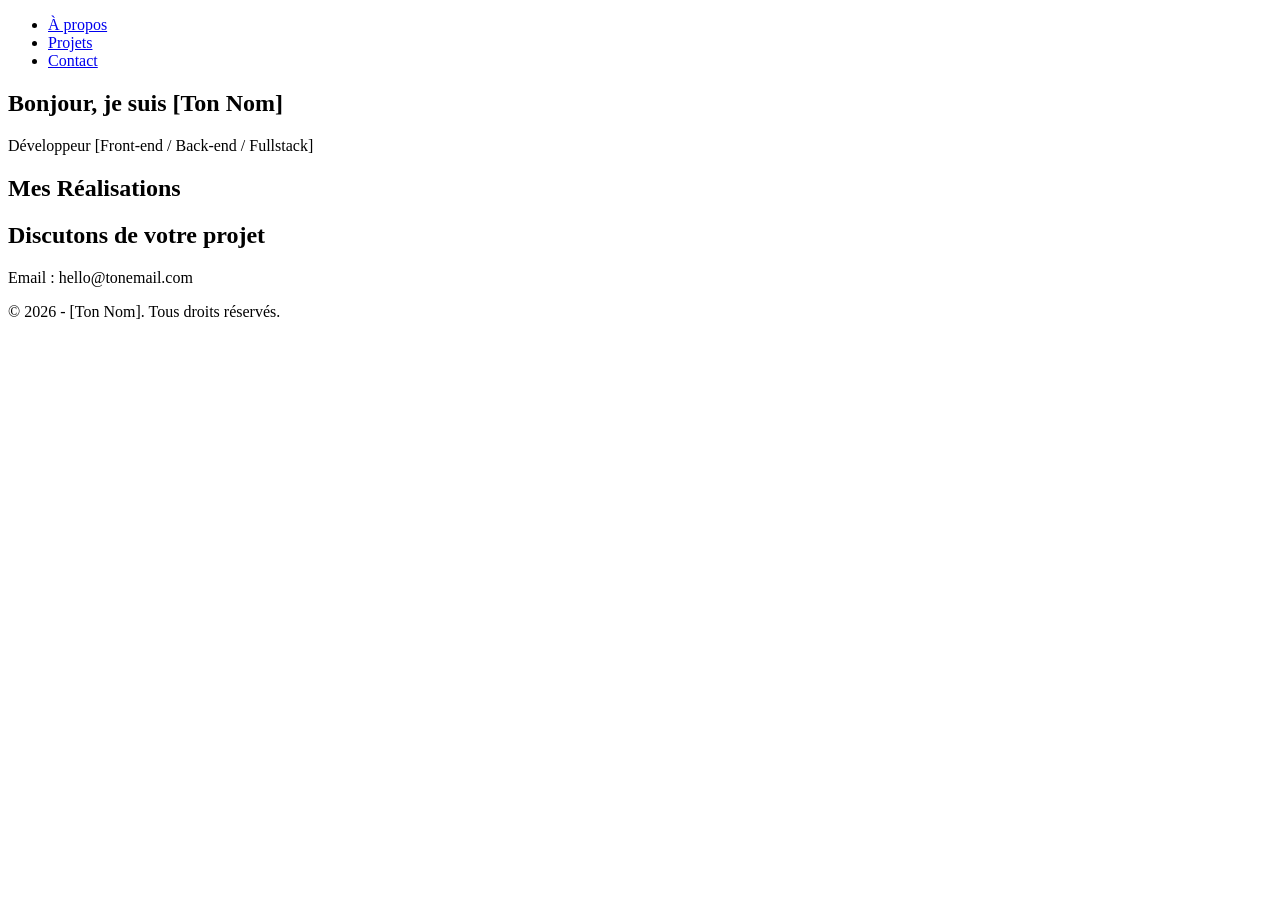
==== index.html @ 61b02fe8 "premier commit" ====
<!DOCTYPE html>
<html lang="fr">
<head>
    <meta charset="UTF-8">
    <meta name="viewport" content="width=device-width, initial-scale=1.0">
    <title>Ton Prénom Ton Nom | Développeur</title>
    <link rel="stylesheet" href="css/style.css">
    </head>
<body>

    <header>
        <nav>
            <ul>
                <li><a href="#about">À propos</a></li>
                <li><a href="#projects">Projets</a></li>
                <li><a href="#contact">Contact</a></li>
            </ul>
        </nav>
    </header>

    <main>
        <section id="hero">
            <h1>Bonjour, je suis [Ton Nom]</h1>
            <p>Développeur [Front-end / Back-end / Fullstack]</p>
        </section>

        <section id="projects">
            <h2>Mes Réalisations</h2>
            </section>

        <section id="contact">
            <h2>Discutons de votre projet</h2>
            <p>Email : hello@tonemail.com</p>
        </section>
    </main>

    <footer>
        <p>&copy; 2026 - [Ton Nom]. Tous droits réservés.</p>
    </footer>

</body>
</html>
---- css/style.css ----
:root {
    --primary-color: #2563eb;
    --text-color: #1f2937;
    --bg-color: #f3f4f6;
}
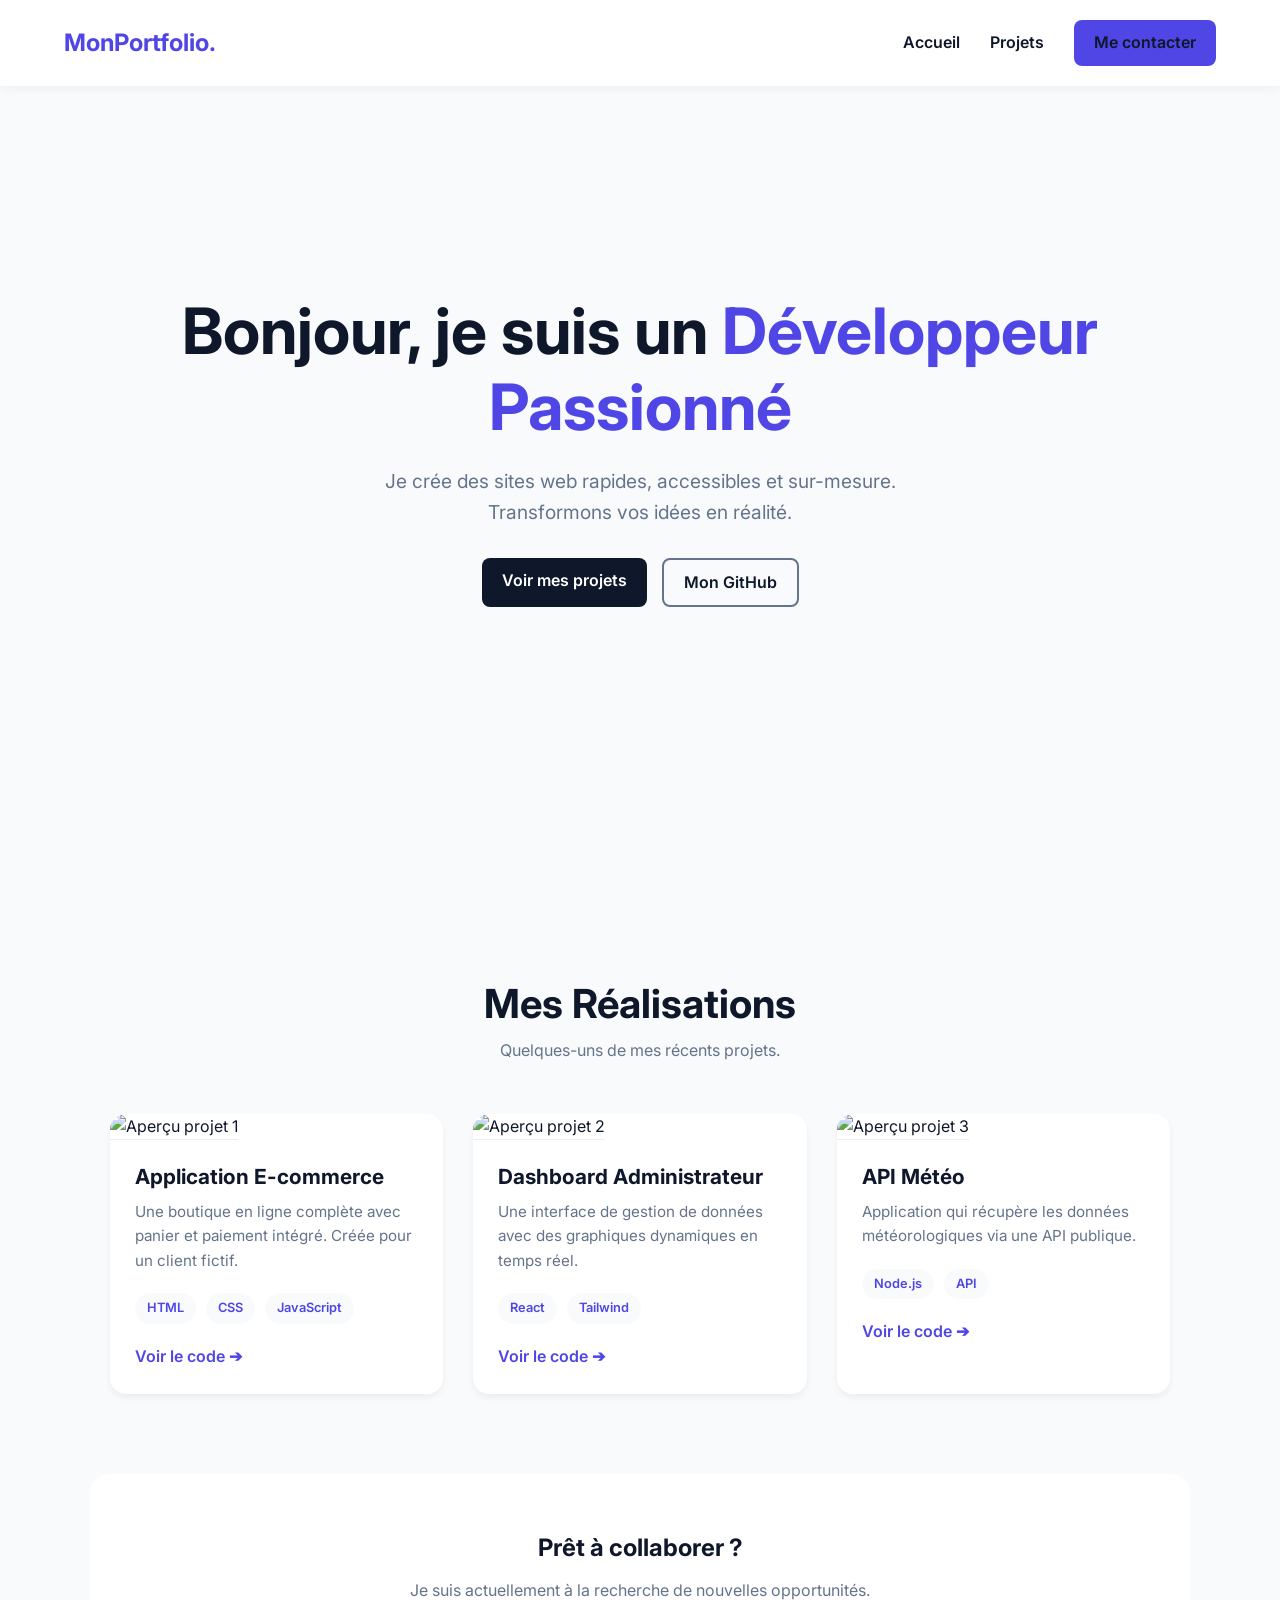
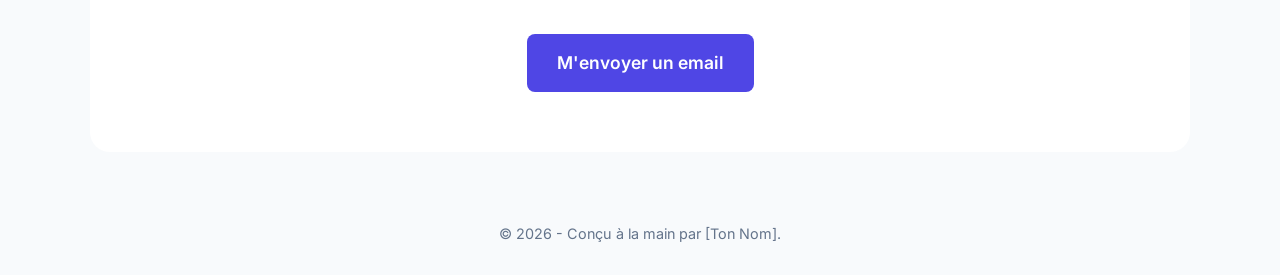
==== commit 00c50b67: "test" ====
--- a/index.html
+++ b/index.html
@@ -3,39 +3,83 @@
 <head>
     <meta charset="UTF-8">
     <meta name="viewport" content="width=device-width, initial-scale=1.0">
-    <title>Ton Prénom Ton Nom | Développeur</title>
+    <title>Mon Portfolio | Développeur</title>
+    <link href="https://fonts.googleapis.com/css2?family=Inter:wght@300;400;600;700&display=swap" rel="stylesheet">
     <link rel="stylesheet" href="css/style.css">
-    </head>
+</head>
 <body>
 
-    <header>
-        <nav>
-            <ul>
-                <li><a href="#about">À propos</a></li>
-                <li><a href="#projects">Projets</a></li>
-                <li><a href="#contact">Contact</a></li>
-            </ul>
-        </nav>
+    <nav class="navbar">
+        <div class="nav-brand">MonPortfolio.</div>
+        <ul class="nav-links">
+            <li><a href="#hero">Accueil</a></li>
+            <li><a href="#projets">Projets</a></li>
+            <li><a href="#contact" class="btn-primary">Me contacter</a></li>
+        </ul>
+    </nav>
+
+    <header id="hero" class="section hero">
+        <div class="hero-content">
+            <h1>Bonjour, je suis un <span class="highlight">Développeur Passionné</span></h1>
+            <p>Je crée des sites web rapides, accessibles et sur-mesure. Transformons vos idées en réalité.</p>
+            <div class="hero-buttons">
+                <a href="#projets" class="btn-secondary">Voir mes projets</a>
+                <a href="https://github.com/ton-pseudo" target="_blank" class="btn-outline">Mon GitHub</a>
+            </div>
+        </div>
     </header>
 
-    <main>
-        <section id="hero">
-            <h1>Bonjour, je suis [Ton Nom]</h1>
-            <p>Développeur [Front-end / Back-end / Fullstack]</p>
-        </section>
+    <section id="projets" class="section projets-section">
+        <h2>Mes Réalisations</h2>
+        <p class="section-subtitle">Quelques-uns de mes récents projets.</p>
+        
+        <div class="grid-projets">
+            <article class="carte-projet">
+                <img src="https://images.unsplash.com/photo-1498050108023-c5249f4df085?auto=format&fit=crop&w=600&q=80" alt="Aperçu projet 1">
+                <div class="carte-contenu">
+                    <h3>Application E-commerce</h3>
+                    <p>Une boutique en ligne complète avec panier et paiement intégré. Créée pour un client fictif.</p>
+                    <div class="tags">
+                        <span>HTML</span><span>CSS</span><span>JavaScript</span>
+                    </div>
+                    <a href="#" class="lien-projet">Voir le code ➔</a>
+                </div>
+            </article>
 
-        <section id="projects">
-            <h2>Mes Réalisations</h2>
-            </section>
+            <article class="carte-projet">
+                <img src="https://images.unsplash.com/photo-1555066931-4365d14bab8c?auto=format&fit=crop&w=600&q=80" alt="Aperçu projet 2">
+                <div class="carte-contenu">
+                    <h3>Dashboard Administrateur</h3>
+                    <p>Une interface de gestion de données avec des graphiques dynamiques en temps réel.</p>
+                    <div class="tags">
+                        <span>React</span><span>Tailwind</span>
+                    </div>
+                    <a href="#" class="lien-projet">Voir le code ➔</a>
+                </div>
+            </article>
 
-        <section id="contact">
-            <h2>Discutons de votre projet</h2>
-            <p>Email : hello@tonemail.com</p>
-        </section>
-    </main>
+            <article class="carte-projet">
+                <img src="https://images.unsplash.com/photo-1551288049-bebda4e38f71?auto=format&fit=crop&w=600&q=80" alt="Aperçu projet 3">
+                <div class="carte-contenu">
+                    <h3>API Météo</h3>
+                    <p>Application qui récupère les données météorologiques via une API publique.</p>
+                    <div class="tags">
+                        <span>Node.js</span><span>API</span>
+                    </div>
+                    <a href="#" class="lien-projet">Voir le code ➔</a>
+                </div>
+            </article>
+        </div>
+    </section>
+
+    <section id="contact" class="section contact-section">
+        <h2>Prêt à collaborer ?</h2>
+        <p>Je suis actuellement à la recherche de nouvelles opportunités.</p>
+        <a href="mailto:ton.email@exemple.com" class="btn-primary btn-large">M'envoyer un email</a>
+    </section>
 
     <footer>
-        <p>&copy; 2026 - [Ton Nom]. Tous droits réservés.</p>
+        <p>&copy; 2026 - Conçu à la main par [Ton Nom].</p>
     </footer>
 
 </body>
--- a/css/style.css
+++ b/css/style.css
@@ -1,5 +1,153 @@
+/* =========================================
+   VARIABLES (Change tes couleurs ici !)
+   ========================================= */
 :root {
-    --primary-color: #2563eb;
-    --text-color: #1f2937;
-    --bg-color: #f3f4f6;
+    --primary-color: #4f46e5; /* Bleu Indigo */
+    --primary-hover: #4338ca;
+    --bg-color: #f8fafc; /* Gris très clair pour le fond */
+    --text-main: #0f172a; /* Texte foncé (presque noir) */
+    --text-muted: #64748b; /* Texte secondaire gris */
+    --card-bg: #ffffff;
+    --font-main: 'Inter', sans-serif;
+}
+
+/* =========================================
+   RESET ET BASES
+   ========================================= */
+* {
+    margin: 0;
+    padding: 0;
+    box-sizing: border-box;
+    scroll-behavior: smooth; /* Pour un défilement fluide au clic */
+}
+
+body {
+    font-family: var(--font-main);
+    background-color: var(--bg-color);
+    color: var(--text-main);
+    line-height: 1.6;
+}
+
+/* Typographie globale */
+h1, h2, h3 { line-height: 1.2; }
+a { text-decoration: none; transition: 0.3s; }
+.section { padding: 80px 20px; max-width: 1100px; margin: 0 auto; }
+.highlight { color: var(--primary-color); }
+
+/* =========================================
+   NAVIGATION
+   ========================================= */
+.navbar {
+    position: fixed;
+    top: 0; width: 100%;
+    background-color: rgba(255, 255, 255, 0.9);
+    backdrop-filter: blur(10px); /* Effet de flou moderne */
+    display: flex;
+    justify-content: space-between;
+    align-items: center;
+    padding: 20px 5%;
+    box-shadow: 0 2px 10px rgba(0,0,0,0.05);
+    z-index: 1000;
+}
+
+.nav-brand { font-size: 1.5rem; font-weight: 700; color: var(--primary-color); }
+.nav-links { list-style: none; display: flex; gap: 30px; align-items: center; }
+.nav-links a { color: var(--text-main); font-weight: 600; }
+.nav-links a:hover { color: var(--primary-color); }
+
+/* BOUTONS */
+.btn-primary, .btn-secondary, .btn-outline {
+    padding: 10px 20px; border-radius: 8px; font-weight: 600; display: inline-block;
+}
+.btn-primary { background: var(--primary-color); color: white; }
+.btn-primary:hover { background: var(--primary-hover); transform: translateY(-2px); }
+.btn-secondary { background: var(--text-main); color: white; }
+.btn-secondary:hover { background: #333; transform: translateY(-2px); }
+.btn-outline { border: 2px solid var(--text-muted); color: var(--text-main); }
+.btn-outline:hover { border-color: var(--primary-color); color: var(--primary-color); }
+.btn-large { padding: 15px 30px; font-size: 1.1rem; }
+
+/* =========================================
+   SECTION HERO (ACCUEIL)
+   ========================================= */
+.hero {
+    min-height: 100vh;
+    display: flex;
+    align-items: center;
+    text-align: center;
+    justify-content: center;
+    padding-top: 80px; /* Pour compenser la navbar fixe */
+}
+
+.hero h1 { font-size: clamp(2.5rem, 5vw, 4rem); margin-bottom: 20px; }
+.hero p { font-size: 1.2rem; color: var(--text-muted); margin-bottom: 30px; max-width: 600px; margin-left: auto; margin-right: auto; }
+.hero-buttons { display: flex; gap: 15px; justify-content: center; }
+
+/* =========================================
+   SECTION PROJETS (GRILLE)
+   ========================================= */
+.projets-section { text-align: center; }
+.projets-section h2 { font-size: 2.5rem; margin-bottom: 10px; }
+.section-subtitle { color: var(--text-muted); margin-bottom: 50px; }
+
+.grid-projets {
+    display: grid;
+    /* C'est ici que la magie opère : la grille s'adapte toute seule ! */
+    grid-template-columns: repeat(auto-fit, minmax(300px, 1fr));
+    gap: 30px;
+    text-align: left;
+}
+
+/* Cartes Projets */
+.carte-projet {
+    background: var(--card-bg);
+    border-radius: 16px;
+    overflow: hidden;
+    box-shadow: 0 4px 6px rgba(0,0,0,0.05);
+    transition: transform 0.3s ease, box-shadow 0.3s ease;
+}
+
+.carte-projet:hover {
+    transform: translateY(-10px);
+    box-shadow: 0 12px 20px rgba(0,0,0,0.1);
+}
+
+.carte-projet img {
+    width: 100%;
+    height: 200px;
+    object-fit: cover;
+    border-bottom: 1px solid #eee;
+}
+
+.carte-contenu { padding: 25px; }
+.carte-contenu h3 { font-size: 1.3rem; margin-bottom: 10px; }
+.carte-contenu p { color: var(--text-muted); font-size: 0.95rem; margin-bottom: 20px; }
+
+/* Tags de langages (HTML, CSS...) */
+.tags { display: flex; gap: 10px; flex-wrap: wrap; margin-bottom: 20px; }
+.tags span {
+    background: var(--bg-color); color: var(--primary-color);
+    padding: 5px 12px; border-radius: 20px; font-size: 0.8rem; font-weight: 600;
+}
+
+.lien-projet { color: var(--primary-color); font-weight: 600; }
+.lien-projet:hover { color: var(--primary-hover); text-decoration: underline; }
+
+/* =========================================
+   CONTACT ET FOOTER
+   ========================================= */
+.contact-section { text-align: center; background: var(--card-bg); border-radius: 20px; padding: 60px 20px; margin-bottom: 40px;}
+.contact-section h2 { margin-bottom: 15px; }
+.contact-section p { color: var(--text-muted); margin-bottom: 30px; }
+
+footer {
+    text-align: center; padding: 30px; color: var(--text-muted); font-size: 0.9rem;
+}
+
+/* =========================================
+   RESPONSIVE (MOBILES)
+   ========================================= */
+@media (max-width: 768px) {
+    .nav-links { display: none; /* Cache les liens sur mobile pour faire simple */ }
+    .hero-buttons { flex-direction: column; }
 }
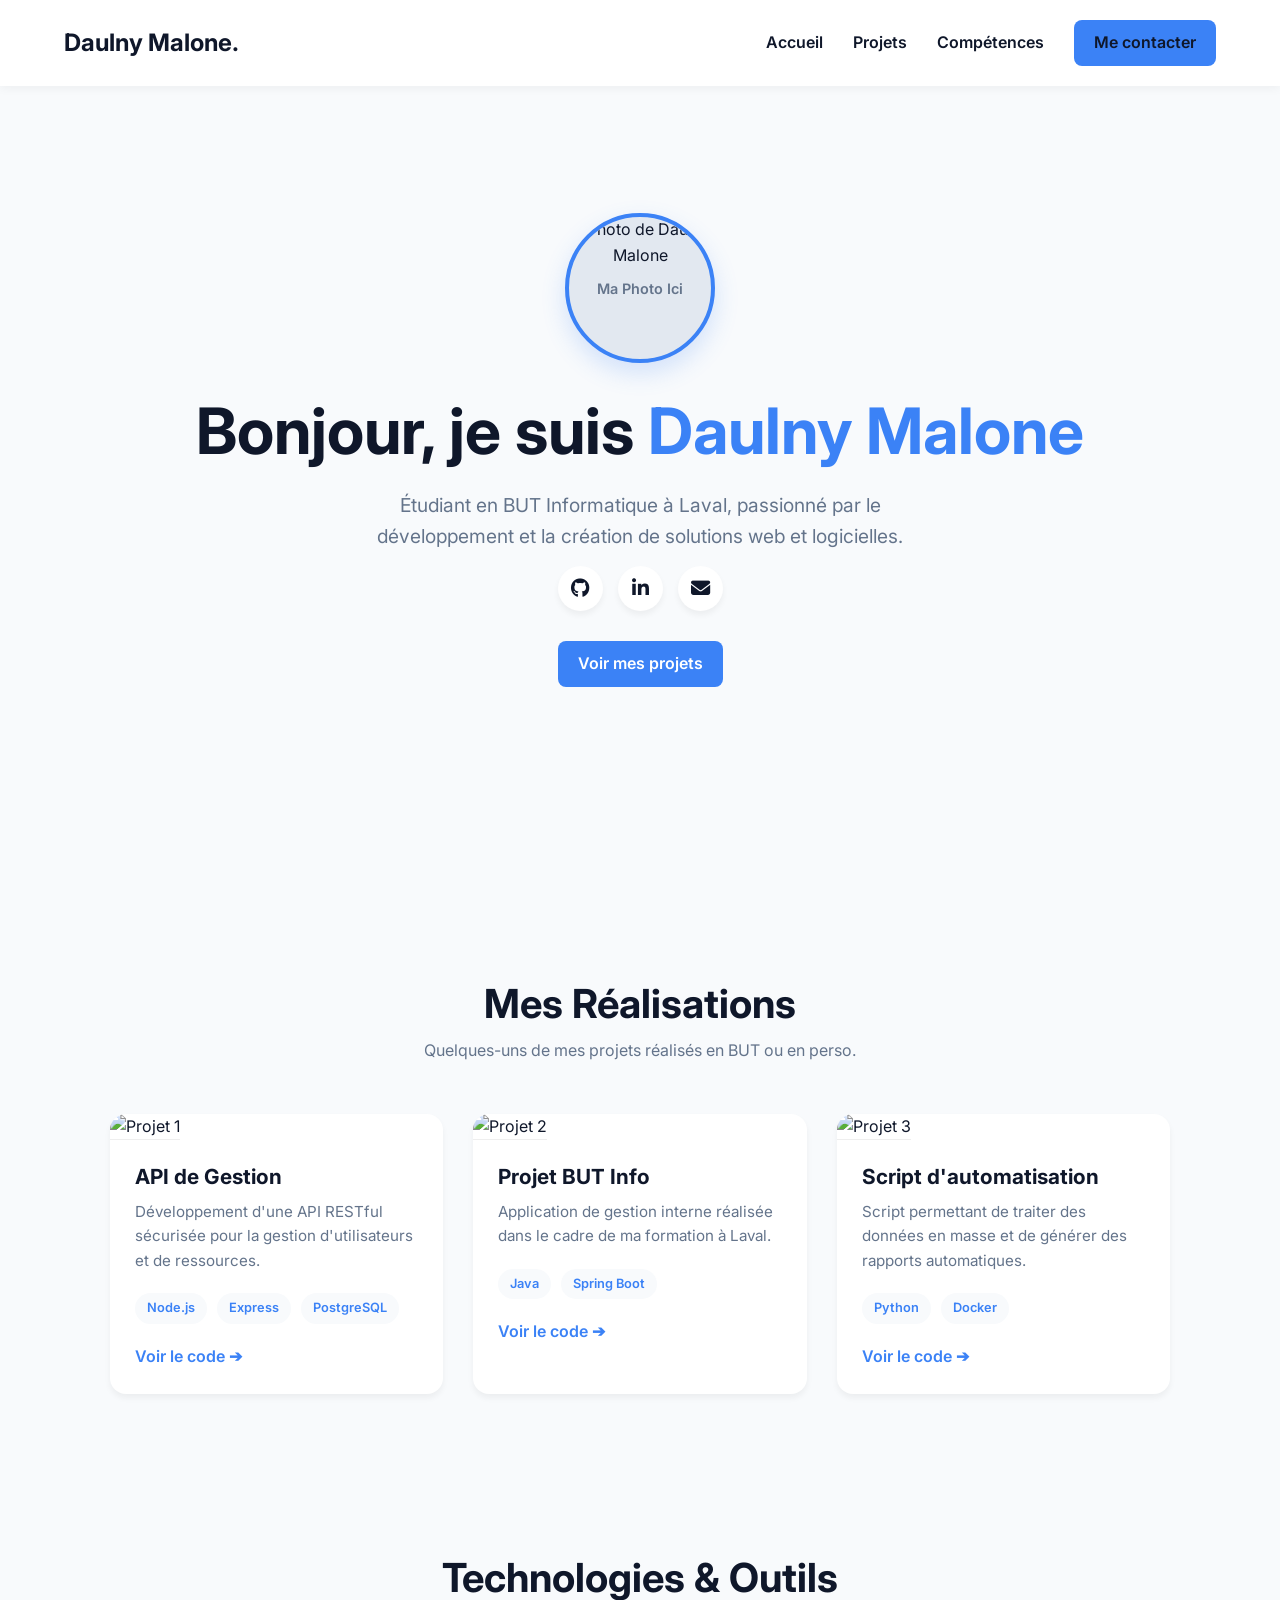
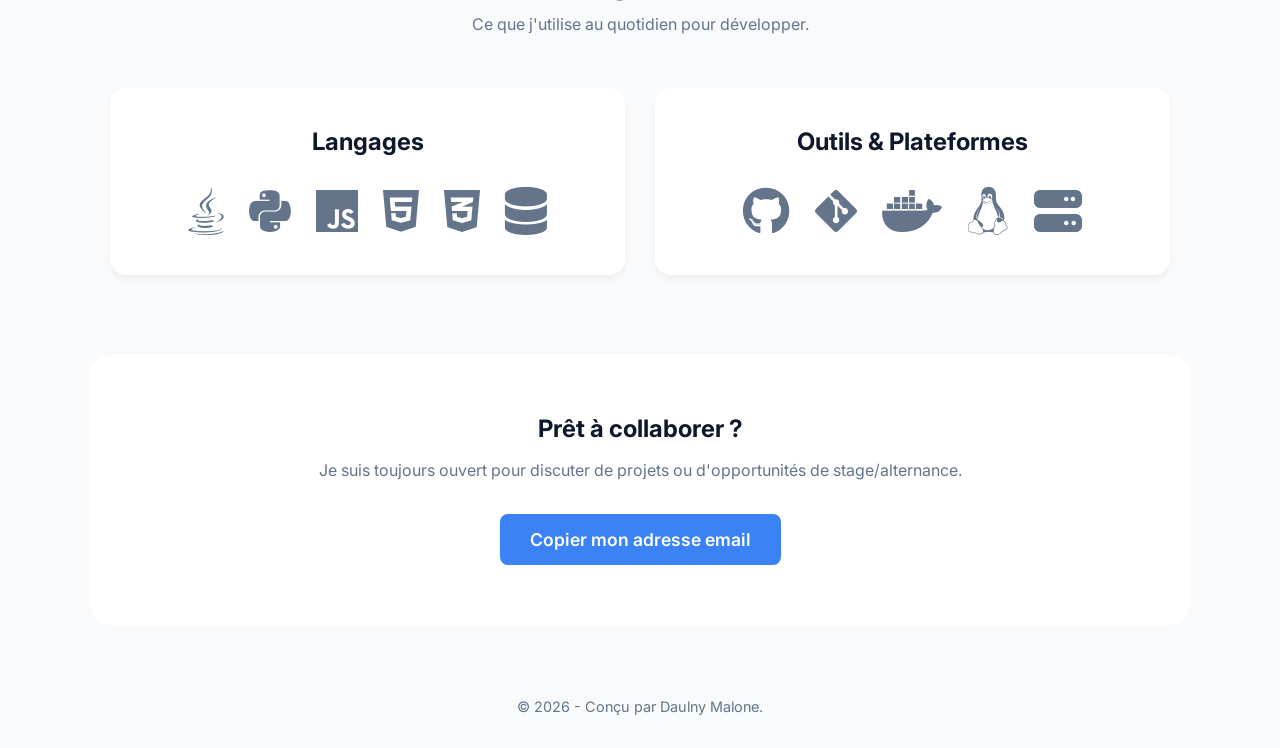
==== commit b7db3cd8: "changement page principale" ====
--- a/index.html
+++ b/index.html
@@ -3,68 +3,90 @@
 <head>
     <meta charset="UTF-8">
     <meta name="viewport" content="width=device-width, initial-scale=1.0">
-    <title>Mon Portfolio | Développeur</title>
+    <title>Daulny Malone | Portfolio</title>
     <link href="https://fonts.googleapis.com/css2?family=Inter:wght@300;400;600;700&display=swap" rel="stylesheet">
+    <link rel="stylesheet" href="https://cdnjs.cloudflare.com/ajax/libs/font-awesome/6.4.0/css/all.min.css">
     <link rel="stylesheet" href="css/style.css">
 </head>
 <body>
 
     <nav class="navbar">
-        <div class="nav-brand">MonPortfolio.</div>
+        <div class="nav-brand">Daulny Malone.</div>
         <ul class="nav-links">
             <li><a href="#hero">Accueil</a></li>
             <li><a href="#projets">Projets</a></li>
+            <li><a href="#competences">Compétences</a></li>
             <li><a href="#contact" class="btn-primary">Me contacter</a></li>
         </ul>
     </nav>
 
+    <div id="toast" class="toast">Adresse email copiée dans le presse-papier ! 📧</div>
+
     <header id="hero" class="section hero">
         <div class="hero-content">
-            <h1>Bonjour, je suis un <span class="highlight">Développeur Passionné</span></h1>
-            <p>Je crée des sites web rapides, accessibles et sur-mesure. Transformons vos idées en réalité.</p>
+            
+            <div class="photo-container">
+                <img src="" alt="Photo de Daulny Malone" class="photo-profil" id="ma-photo">
+                <span class="photo-placeholder">Ma Photo Ici</span>
+            </div>
+
+            <h1>Bonjour, je suis <span class="highlight">Daulny Malone</span></h1>
+            <p>Étudiant en BUT Informatique à Laval, passionné par le développement et la création de solutions web et logicielles.</p>
+            
+            <div class="reseaux-sociaux">
+                <a href="https://github.com/bigmamalge" target="_blank" class="btn-icone" title="Mon GitHub">
+                    <i class="fab fa-github"></i>
+                </a>
+                <a href="https://www.linkedin.com/in/malone-daulny-455993392/" target="_blank" class="btn-icone" title="Mon LinkedIn">
+                    <i class="fab fa-linkedin-in"></i>
+                </a>
+                <button onclick="copierEmail()" class="btn-icone" title="Copier mon email">
+                    <i class="fas fa-envelope"></i>
+                </button>
+            </div>
+
             <div class="hero-buttons">
-                <a href="#projets" class="btn-secondary">Voir mes projets</a>
-                <a href="https://github.com/ton-pseudo" target="_blank" class="btn-outline">Mon GitHub</a>
+                <a href="#projets" class="btn-primary">Voir mes projets</a>
             </div>
         </div>
     </header>
 
     <section id="projets" class="section projets-section">
         <h2>Mes Réalisations</h2>
-        <p class="section-subtitle">Quelques-uns de mes récents projets.</p>
+        <p class="section-subtitle">Quelques-uns de mes projets réalisés en BUT ou en perso.</p>
         
         <div class="grid-projets">
             <article class="carte-projet">
-                <img src="https://images.unsplash.com/photo-1498050108023-c5249f4df085?auto=format&fit=crop&w=600&q=80" alt="Aperçu projet 1">
+                <img src="https://images.unsplash.com/photo-1555066931-4365d14bab8c?auto=format&fit=crop&w=600&q=80" alt="Projet 1">
                 <div class="carte-contenu">
-                    <h3>Application E-commerce</h3>
-                    <p>Une boutique en ligne complète avec panier et paiement intégré. Créée pour un client fictif.</p>
+                    <h3>API de Gestion</h3>
+                    <p>Développement d'une API RESTful sécurisée pour la gestion d'utilisateurs et de ressources.</p>
                     <div class="tags">
-                        <span>HTML</span><span>CSS</span><span>JavaScript</span>
+                        <span>Node.js</span><span>Express</span><span>PostgreSQL</span>
                     </div>
                     <a href="#" class="lien-projet">Voir le code ➔</a>
                 </div>
             </article>
 
             <article class="carte-projet">
-                <img src="https://images.unsplash.com/photo-1555066931-4365d14bab8c?auto=format&fit=crop&w=600&q=80" alt="Aperçu projet 2">
+                <img src="https://images.unsplash.com/photo-1498050108023-c5249f4df085?auto=format&fit=crop&w=600&q=80" alt="Projet 2">
                 <div class="carte-contenu">
-                    <h3>Dashboard Administrateur</h3>
-                    <p>Une interface de gestion de données avec des graphiques dynamiques en temps réel.</p>
+                    <h3>Projet BUT Info</h3>
+                    <p>Application de gestion interne réalisée dans le cadre de ma formation à Laval.</p>
                     <div class="tags">
-                        <span>React</span><span>Tailwind</span>
+                        <span>Java</span><span>Spring Boot</span>
                     </div>
                     <a href="#" class="lien-projet">Voir le code ➔</a>
                 </div>
             </article>
 
             <article class="carte-projet">
-                <img src="https://images.unsplash.com/photo-1551288049-bebda4e38f71?auto=format&fit=crop&w=600&q=80" alt="Aperçu projet 3">
+                <img src="https://images.unsplash.com/photo-1551288049-bebda4e38f71?auto=format&fit=crop&w=600&q=80" alt="Projet 3">
                 <div class="carte-contenu">
-                    <h3>API Météo</h3>
-                    <p>Application qui récupère les données météorologiques via une API publique.</p>
+                    <h3>Script d'automatisation</h3>
+                    <p>Script permettant de traiter des données en masse et de générer des rapports automatiques.</p>
                     <div class="tags">
-                        <span>Node.js</span><span>API</span>
+                        <span>Python</span><span>Docker</span>
                     </div>
                     <a href="#" class="lien-projet">Voir le code ➔</a>
                 </div>
@@ -72,15 +94,46 @@
         </div>
     </section>
 
+    <section id="competences" class="section competences-section">
+        <h2>Technologies & Outils</h2>
+        <p class="section-subtitle">Ce que j'utilise au quotidien pour développer.</p>
+
+        <div class="grid-competences">
+            <div class="boite-competence">
+                <h3>Langages</h3>
+                <div class="liste-icones">
+                    <i class="fab fa-java" title="Java"></i>
+                    <i class="fab fa-python" title="Python"></i>
+                    <i class="fab fa-js" title="JavaScript"></i>
+                    <i class="fab fa-html5" title="HTML5"></i>
+                    <i class="fab fa-css3-alt" title="CSS3"></i>
+                    <i class="fas fa-database" title="SQL / BDD"></i>
+                </div>
+            </div>
+
+            <div class="boite-competence">
+                <h3>Outils & Plateformes</h3>
+                <div class="liste-icones">
+                    <i class="fab fa-github" title="GitHub"></i>
+                    <i class="fab fa-git-alt" title="Git"></i>
+                    <i class="fab fa-docker" title="Docker"></i>
+                    <i class="fab fa-linux" title="Linux"></i>
+                    <i class="fas fa-server" title="Serveurs"></i>
+                </div>
+            </div>
+        </div>
+    </section>
+
     <section id="contact" class="section contact-section">
         <h2>Prêt à collaborer ?</h2>
-        <p>Je suis actuellement à la recherche de nouvelles opportunités.</p>
-        <a href="mailto:ton.email@exemple.com" class="btn-primary btn-large">M'envoyer un email</a>
+        <p>Je suis toujours ouvert pour discuter de projets ou d'opportunités de stage/alternance.</p>
+        <button onclick="copierEmail()" class="btn-primary btn-large" style="border:none; cursor:pointer; font-family:inherit;">Copier mon adresse email</button>
     </section>
 
     <footer>
-        <p>&copy; 2026 - Conçu à la main par [Ton Nom].</p>
+        <p>&copy; 2026 - Conçu par Daulny Malone.</p>
     </footer>
 
+    <script src="js/main.js"></script>
 </body>
 </html>
--- a/css/style.css
+++ b/css/style.css
@@ -1,12 +1,12 @@
 /* =========================================
-   VARIABLES (Change tes couleurs ici !)
+   VARIABLES
    ========================================= */
 :root {
-    --primary-color: #4f46e5; /* Bleu Indigo */
-    --primary-hover: #4338ca;
-    --bg-color: #f8fafc; /* Gris très clair pour le fond */
-    --text-main: #0f172a; /* Texte foncé (presque noir) */
-    --text-muted: #64748b; /* Texte secondaire gris */
+    --primary-color: #3b82f6;
+    --primary-hover: #2563eb;
+    --bg-color: #f8fafc;
+    --text-main: #0f172a;
+    --text-muted: #64748b;
     --card-bg: #ffffff;
     --font-main: 'Inter', sans-serif;
 }
@@ -14,21 +14,8 @@
 /* =========================================
    RESET ET BASES
    ========================================= */
-* {
-    margin: 0;
-    padding: 0;
-    box-sizing: border-box;
-    scroll-behavior: smooth; /* Pour un défilement fluide au clic */
-}
-
-body {
-    font-family: var(--font-main);
-    background-color: var(--bg-color);
-    color: var(--text-main);
-    line-height: 1.6;
-}
-
-/* Typographie globale */
+* { margin: 0; padding: 0; box-sizing: border-box; scroll-behavior: smooth; }
+body { font-family: var(--font-main); background-color: var(--bg-color); color: var(--text-main); line-height: 1.6; }
 h1, h2, h3 { line-height: 1.2; }
 a { text-decoration: none; transition: 0.3s; }
 .section { padding: 80px 20px; max-width: 1100px; margin: 0 auto; }
@@ -38,100 +25,110 @@
    NAVIGATION
    ========================================= */
 .navbar {
-    position: fixed;
-    top: 0; width: 100%;
-    background-color: rgba(255, 255, 255, 0.9);
-    backdrop-filter: blur(10px); /* Effet de flou moderne */
-    display: flex;
-    justify-content: space-between;
-    align-items: center;
-    padding: 20px 5%;
-    box-shadow: 0 2px 10px rgba(0,0,0,0.05);
-    z-index: 1000;
+    position: fixed; top: 0; width: 100%;
+    background-color: rgba(255, 255, 255, 0.9); backdrop-filter: blur(10px);
+    display: flex; justify-content: space-between; align-items: center;
+    padding: 20px 5%; box-shadow: 0 2px 10px rgba(0,0,0,0.05); z-index: 1000;
 }
-
-.nav-brand { font-size: 1.5rem; font-weight: 700; color: var(--primary-color); }
+.nav-brand { font-size: 1.5rem; font-weight: 700; color: var(--text-main); }
 .nav-links { list-style: none; display: flex; gap: 30px; align-items: center; }
 .nav-links a { color: var(--text-main); font-weight: 600; }
 .nav-links a:hover { color: var(--primary-color); }
 
-/* BOUTONS */
-.btn-primary, .btn-secondary, .btn-outline {
-    padding: 10px 20px; border-radius: 8px; font-weight: 600; display: inline-block;
-}
-.btn-primary { background: var(--primary-color); color: white; }
+/* =========================================
+   BOUTONS & TOAST NOTIFICATION
+   ========================================= */
+.btn-primary { padding: 10px 20px; border-radius: 8px; font-weight: 600; display: inline-block; background: var(--primary-color); color: white; transition: 0.3s; }
 .btn-primary:hover { background: var(--primary-hover); transform: translateY(-2px); }
-.btn-secondary { background: var(--text-main); color: white; }
-.btn-secondary:hover { background: #333; transform: translateY(-2px); }
-.btn-outline { border: 2px solid var(--text-muted); color: var(--text-main); }
-.btn-outline:hover { border-color: var(--primary-color); color: var(--primary-color); }
 .btn-large { padding: 15px 30px; font-size: 1.1rem; }
 
+.btn-icone {
+    display: flex; align-items: center; justify-content: center;
+    width: 45px; height: 45px; border-radius: 50%; border: none; cursor: pointer;
+    background: var(--card-bg); color: var(--text-main); font-size: 1.2rem;
+    box-shadow: 0 4px 6px rgba(0,0,0,0.05); transition: all 0.3s ease; text-decoration: none;
+}
+.btn-icone:hover { background: var(--primary-color); color: white; transform: translateY(-5px); box-shadow: 0 8px 15px rgba(59, 130, 246, 0.3); }
+
+/* Notification de copie d'email */
+.toast {
+    visibility: hidden; min-width: 250px; background-color: #10b981; /* Vert succès */
+    color: #fff; text-align: center; border-radius: 8px; padding: 16px; font-weight: 600;
+    position: fixed; z-index: 2000; bottom: 30px; left: 50%; transform: translateX(-50%);
+    box-shadow: 0 10px 20px rgba(0,0,0,0.2); opacity: 0; transition: opacity 0.3s, bottom 0.3s;
+}
+.toast.show { visibility: visible; opacity: 1; bottom: 50px; }
+
 /* =========================================
-   SECTION HERO (ACCUEIL)
+   SECTION HERO & PHOTO DE PROFIL
    ========================================= */
-.hero {
-    min-height: 100vh;
-    display: flex;
-    align-items: center;
-    text-align: center;
-    justify-content: center;
-    padding-top: 80px; /* Pour compenser la navbar fixe */
+.hero { min-height: 100vh; display: flex; align-items: center; text-align: center; justify-content: center; padding-top: 80px; }
+
+/* Cadre de la photo de profil */
+.photo-container {
+    width: 150px; height: 150px; margin: 0 auto 30px auto;
+    border-radius: 50%; border: 4px solid var(--primary-color);
+    background-color: #e2e8f0; display: flex; align-items: center; justify-content: center;
+    overflow: hidden; position: relative; box-shadow: 0 10px 25px rgba(59, 130, 246, 0.2);
 }
+.photo-profil { width: 100%; height: 100%; object-fit: cover; position: absolute; z-index: 2; }
+.photo-placeholder { color: var(--text-muted); font-size: 0.9rem; font-weight: 600; position: absolute; z-index: 1; }
 
 .hero h1 { font-size: clamp(2.5rem, 5vw, 4rem); margin-bottom: 20px; }
-.hero p { font-size: 1.2rem; color: var(--text-muted); margin-bottom: 30px; max-width: 600px; margin-left: auto; margin-right: auto; }
-.hero-buttons { display: flex; gap: 15px; justify-content: center; }
+.hero p { font-size: 1.2rem; color: var(--text-muted); max-width: 600px; margin-left: auto; margin-right: auto; }
+.reseaux-sociaux { display: flex; justify-content: center; gap: 15px; margin-bottom: 30px; margin-top: 15px; }
 
 /* =========================================
-   SECTION PROJETS (GRILLE)
+   SECTION PROJETS
    ========================================= */
 .projets-section { text-align: center; }
 .projets-section h2 { font-size: 2.5rem; margin-bottom: 10px; }
 .section-subtitle { color: var(--text-muted); margin-bottom: 50px; }
 
-.grid-projets {
-    display: grid;
-    /* C'est ici que la magie opère : la grille s'adapte toute seule ! */
-    grid-template-columns: repeat(auto-fit, minmax(300px, 1fr));
-    gap: 30px;
-    text-align: left;
-}
-
-/* Cartes Projets */
-.carte-projet {
-    background: var(--card-bg);
-    border-radius: 16px;
-    overflow: hidden;
-    box-shadow: 0 4px 6px rgba(0,0,0,0.05);
-    transition: transform 0.3s ease, box-shadow 0.3s ease;
-}
-
-.carte-projet:hover {
-    transform: translateY(-10px);
-    box-shadow: 0 12px 20px rgba(0,0,0,0.1);
-}
-
-.carte-projet img {
-    width: 100%;
-    height: 200px;
-    object-fit: cover;
-    border-bottom: 1px solid #eee;
-}
-
+.grid-projets { display: grid; grid-template-columns: repeat(auto-fit, minmax(300px, 1fr)); gap: 30px; text-align: left; }
+.carte-projet { background: var(--card-bg); border-radius: 16px; overflow: hidden; box-shadow: 0 4px 6px rgba(0,0,0,0.05); transition: transform 0.3s ease, box-shadow 0.3s ease; }
+.carte-projet:hover { transform: translateY(-10px); box-shadow: 0 12px 20px rgba(0,0,0,0.1); }
+.carte-projet img { width: 100%; height: 200px; object-fit: cover; border-bottom: 1px solid #eee; }
 .carte-contenu { padding: 25px; }
 .carte-contenu h3 { font-size: 1.3rem; margin-bottom: 10px; }
 .carte-contenu p { color: var(--text-muted); font-size: 0.95rem; margin-bottom: 20px; }
 
-/* Tags de langages (HTML, CSS...) */
 .tags { display: flex; gap: 10px; flex-wrap: wrap; margin-bottom: 20px; }
-.tags span {
-    background: var(--bg-color); color: var(--primary-color);
-    padding: 5px 12px; border-radius: 20px; font-size: 0.8rem; font-weight: 600;
-}
-
+.tags span { background: var(--bg-color); color: var(--primary-color); padding: 5px 12px; border-radius: 20px; font-size: 0.8rem; font-weight: 600; }
 .lien-projet { color: var(--primary-color); font-weight: 600; }
 .lien-projet:hover { color: var(--primary-hover); text-decoration: underline; }
+
+/* =========================================
+   SECTION COMPETENCES & OUTILS
+   ========================================= */
+.competences-section { text-align: center; }
+.competences-section h2 { font-size: 2.5rem; margin-bottom: 10px; }
+
+.grid-competences {
+    display: grid; grid-template-columns: repeat(auto-fit, minmax(300px, 1fr)); gap: 30px;
+    margin-top: 40px;
+}
+.boite-competence {
+    background: var(--card-bg); padding: 40px 20px; border-radius: 16px;
+    box-shadow: 0 4px 6px rgba(0,0,0,0.05);
+}
+.boite-competence h3 { margin-bottom: 30px; color: var(--text-main); font-size: 1.5rem; }
+
+.liste-icones { display: flex; flex-wrap: wrap; justify-content: center; gap: 25px; }
+.liste-icones i {
+    font-size: 3rem; color: var(--text-muted); transition: all 0.3s ease;
+}
+.liste-icones i:hover { transform: scale(1.2); }
+.liste-icones .fa-java:hover { color: #f89820; }
+.liste-icones .fa-python:hover { color: #3776ab; }
+.liste-icones .fa-js:hover { color: #f7df1e; }
+.liste-icones .fa-html5:hover { color: #e34f26; }
+.liste-icones .fa-css3-alt:hover { color: #1572b6; }
+.liste-icones .fa-database:hover { color: var(--primary-color); }
+.liste-icones .fa-github:hover { color: #181717; }
+.liste-icones .fa-git-alt:hover { color: #f05032; }
+.liste-icones .fa-docker:hover { color: #2496ed; }
+.liste-icones .fa-linux:hover { color: #fcc624; }
 
 /* =========================================
    CONTACT ET FOOTER
@@ -139,15 +136,11 @@
 .contact-section { text-align: center; background: var(--card-bg); border-radius: 20px; padding: 60px 20px; margin-bottom: 40px;}
 .contact-section h2 { margin-bottom: 15px; }
 .contact-section p { color: var(--text-muted); margin-bottom: 30px; }
-
-footer {
-    text-align: center; padding: 30px; color: var(--text-muted); font-size: 0.9rem;
-}
+footer { text-align: center; padding: 30px; color: var(--text-muted); font-size: 0.9rem; }
 
 /* =========================================
    RESPONSIVE (MOBILES)
    ========================================= */
 @media (max-width: 768px) {
-    .nav-links { display: none; /* Cache les liens sur mobile pour faire simple */ }
-    .hero-buttons { flex-direction: column; }
+    .nav-links { display: none; }
 }
